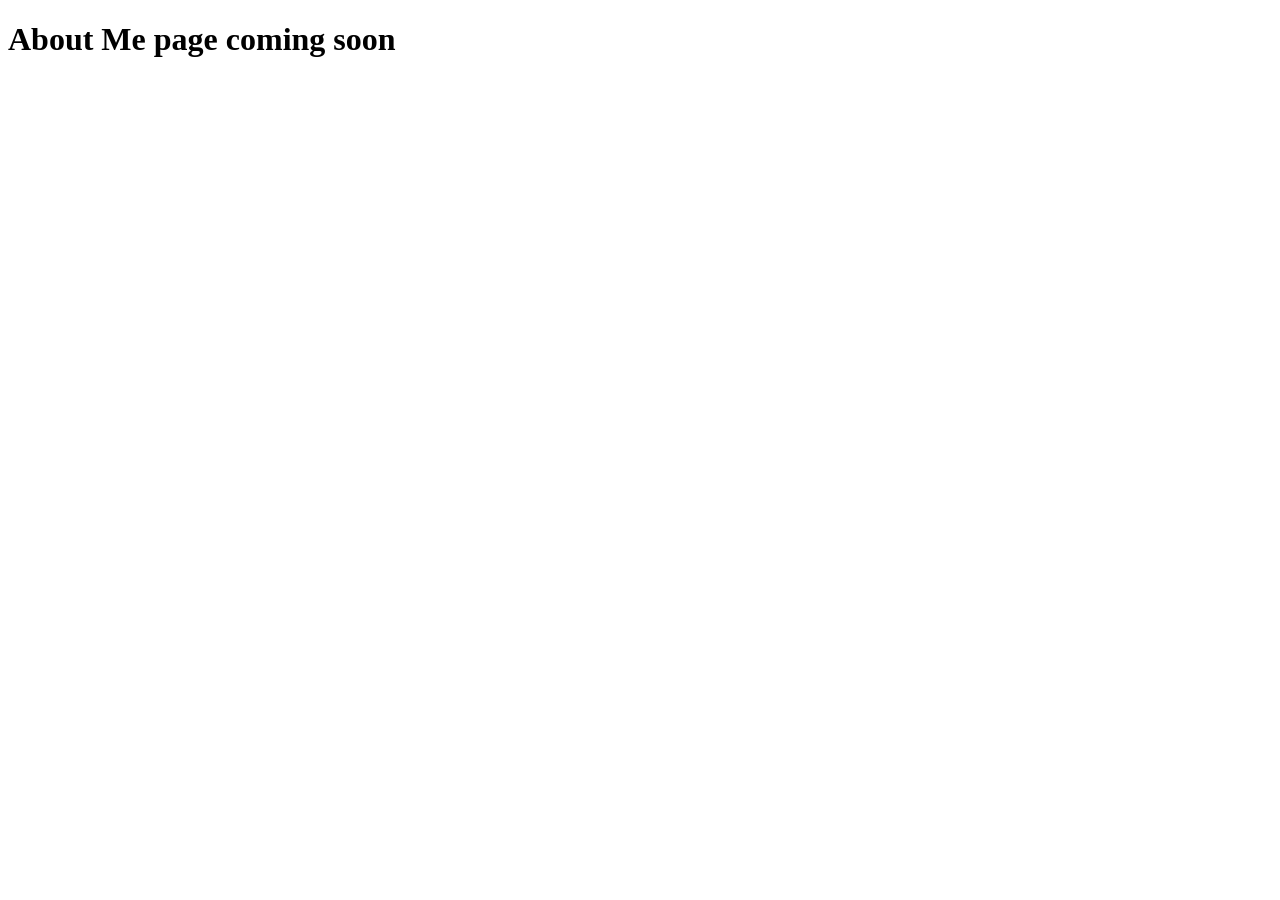
==== about.html @ 738cc0f6 "Add About Me page Adds her photo and story. Real info coming soon." ====
<!DOCTYPE html>
<html lang="en">
<head>
  <meta charset="UTF-8">
  <meta name="viewport" content="width=device-width, initial-scale=1">
  <meta name="robots" content="noindex">
  <title>About Me</title>
</head>
<body>
  <h1>About Me page coming soon</h1>
</body>
</html>
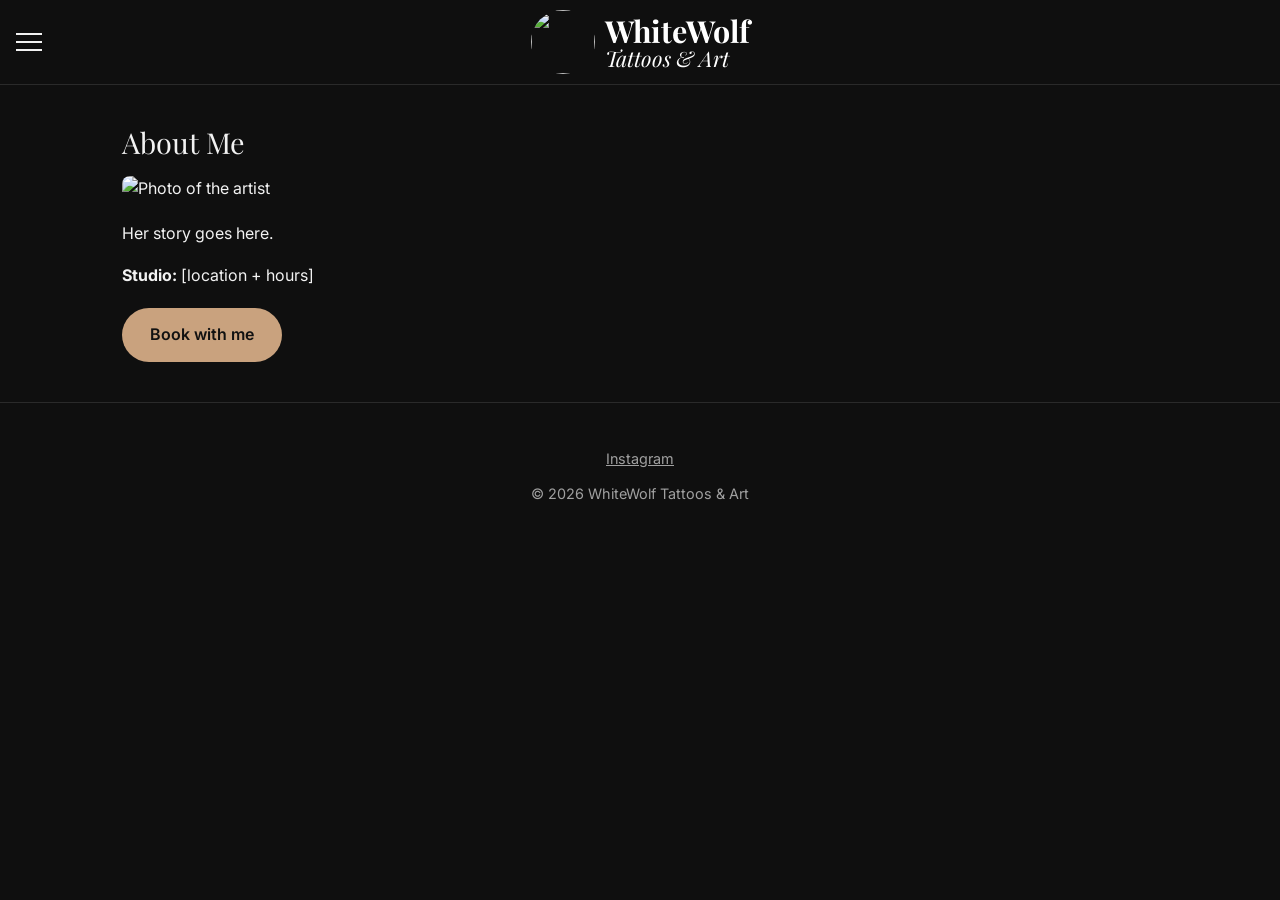
==== commit ccbd3b95: "Build About Me page Adds the logo top bar and spots for her photo, story, and studio info. Real info" ====
--- a/about.html
+++ b/about.html
@@ -3,10 +3,52 @@
 <head>
   <meta charset="UTF-8">
   <meta name="viewport" content="width=device-width, initial-scale=1">
+  <title>About | WhiteWolf Tattoos & Art</title>
   <meta name="robots" content="noindex">
-  <title>About Me</title>
+  <meta name="description" content="About the artist behind WhiteWolf Tattoos & Art.">
+  <link rel="stylesheet" href="css/style.css">
 </head>
 <body>
-  <h1>About Me page coming soon</h1>
+
+  <header class="site-header">
+    <button class="menu-btn" aria-label="Open menu" aria-expanded="false">
+      <span></span><span></span><span></span>
+    </button>
+    <a href="index.html" class="brand" aria-label="WhiteWolf Tattoos and Art, home">
+      <span class="brand-logo">
+        <img src="media/logo.png" alt="" width="52" height="52">
+      </span>
+      <span class="brand-text">
+        <span class="brand-name">WhiteWolf</span>
+        <span class="brand-tag">Tattoos &amp; Art</span>
+      </span>
+    </a>
+  </header>
+
+  <nav class="menu" id="menu" aria-label="Main menu">
+    <button class="menu-close" aria-label="Close menu">&times;</button>
+    <a href="index.html">Home</a>
+    <a href="portfolio.html">Tattoos</a>
+    <a href="art.html">Art</a>
+    <a href="pricing.html">Pricing</a>
+    <a href="about.html">About Me</a>
+  </nav>
+
+  <main>
+    <section>
+      <h2>About Me</h2>
+      <img src="https://picsum.photos/seed/me/800/1000" alt="Photo of the artist" style="border-radius:8px;margin-bottom:20px">
+      <p>Her story goes here.</p>
+      <p style="margin-top:16px"><strong>Studio:</strong> [location + hours]</p>
+      <a href="https://instagram.com/HANDLE" class="btn">Book with me</a>
+    </section>
+  </main>
+
+  <footer class="site-footer">
+    <a href="https://instagram.com/HANDLE">Instagram</a>
+    <p>&copy; 2026 WhiteWolf Tattoos &amp; Art</p>
+  </footer>
+
+  <script src="js/main.js"></script>
 </body>
 </html>
--- a/css/style.css
+++ b/css/style.css
@@ -0,0 +1,153 @@
+/* ===== FONTS ===== */
+@import url('https://fonts.googleapis.com/css2?family=Inter:wght@400;600&family=Playfair+Display:ital,wght@0,400;0,700;1,400&display=swap');
+
+/* ===== COLORS ===== */
+:root {
+  --bg: #0f0f0f;
+  --text: #f2f2f2;
+  --muted: #a0a0a0;
+  --accent: #c9a27e;
+  --line: #2a2a2a;
+  --font-head: 'Playfair Display', serif;
+  --font-body: 'Inter', system-ui, sans-serif;
+}
+
+/* ===== BASICS ===== */
+* { box-sizing: border-box; margin: 0; padding: 0; }
+body {
+  background: var(--bg);
+  color: var(--text);
+  font-family: var(--font-body);
+  font-size: 16px;
+  line-height: 1.6;
+}
+img, video { display: block; width: 100%; height: auto; }
+a { color: inherit; }
+h1, h2 { font-family: var(--font-head); font-weight: 400; line-height: 1.2; }
+h2 { font-size: 1.8rem; margin-bottom: 16px; }
+main { padding: 0 16px; }
+section { padding: 40px 0; }
+
+/* ===== TOP BAR: menu left, logo + name in the middle ===== */
+.site-header {
+  position: sticky; top: 0; z-index: 50;
+  display: grid;
+  grid-template-columns: 44px 1fr 44px;
+  align-items: center;
+  padding: 10px 16px;
+  background: var(--bg);
+  border-bottom: 1px solid var(--line);
+}
+.menu-btn {
+  width: 44px; height: 44px;
+  background: none; border: 0; cursor: pointer;
+  display: flex; flex-direction: column; justify-content: center; gap: 6px;
+}
+.menu-btn span { display: block; width: 26px; height: 2px; background: var(--text); }
+
+.brand {
+  display: flex; align-items: center; justify-content: center; gap: 10px;
+  text-decoration: none; color: #fff;
+}
+.brand-logo { flex: 0 0 auto; width: 52px; height: 52px; }
+.brand-logo img {
+  width: 100%; height: 100%;
+  object-fit: cover;
+  border-radius: 50%; /* cuts off the gray corners */
+}
+.brand-text { display: flex; flex-direction: column; text-align: left; line-height: 1.05; }
+.brand-name { font-family: var(--font-head); font-weight: 700; font-size: 1.45rem; }
+.brand-tag  { font-family: var(--font-head); font-style: italic; font-weight: 400; font-size: 1.05rem; }
+
+/* ===== POP-OUT MENU ===== */
+.menu {
+  position: fixed; inset: 0; z-index: 100;
+  background: var(--bg);
+  display: flex; flex-direction: column; justify-content: center; align-items: center; gap: 8px;
+  transform: translateX(-100%);
+  visibility: hidden;
+  transition: transform .3s ease, visibility .3s;
+}
+.menu.open { transform: translateX(0); visibility: visible; }
+.menu a { font-family: var(--font-head); font-size: 2rem; text-decoration: none; padding: 8px 16px; }
+.menu-close {
+  position: absolute; top: 10px; left: 16px;
+  width: 44px; height: 44px;
+  background: none; border: 0; color: var(--text);
+  font-size: 2rem; cursor: pointer;
+}
+
+/* ===== HOME: top section ===== */
+.hero { padding: 48px 0 24px; text-align: center; }
+.hero h1 { font-size: 2.2rem; margin-bottom: 12px; }
+.hero p { color: var(--muted); }
+.btn {
+  display: inline-block; margin-top: 20px;
+  padding: 14px 28px;
+  background: var(--accent); color: #111;
+  font-weight: 600; text-decoration: none;
+  border-radius: 999px;
+}
+
+/* ===== SWIPE CAROUSEL ===== */
+.carousel {
+  display: flex; gap: 12px;
+  overflow-x: auto;
+  scroll-snap-type: x mandatory;
+  margin: 0 -16px; padding: 0 16px;
+  scrollbar-width: none;
+}
+.carousel::-webkit-scrollbar { display: none; }
+.carousel img {
+  flex: 0 0 85%;
+  scroll-snap-align: center;
+  aspect-ratio: 4 / 5;
+  object-fit: cover;
+  border-radius: 8px;
+}
+
+/* ===== FAQ ===== */
+.faq details { border-bottom: 1px solid var(--line); padding: 16px 0; }
+.faq summary {
+  cursor: pointer; font-weight: 600; list-style: none;
+  display: flex; justify-content: space-between; gap: 16px;
+}
+.faq summary::-webkit-details-marker { display: none; }
+.faq summary::after { content: '+'; font-size: 1.4rem; line-height: 1; }
+.faq details[open] summary::after { content: '−'; }
+.faq details p { margin-top: 12px; color: var(--muted); }
+
+/* ===== PHOTO GRIDS (Art + Portfolio) ===== */
+.grid { display: grid; grid-template-columns: 1fr; gap: 12px; }
+.grid img, .grid video { border-radius: 8px; }
+
+/* ===== PRICING ===== */
+.price-card { border: 1px solid var(--line); border-radius: 8px; padding: 20px; margin-bottom: 12px; }
+.price-card h3 { font-family: var(--font-head); font-weight: 400; font-size: 1.3rem; }
+.price { font-size: 1.6rem; color: var(--accent); margin: 4px 0 8px; }
+
+/* ===== FOOTER ===== */
+.site-footer {
+  padding: 32px 16px; text-align: center;
+  color: var(--muted); font-size: .9rem;
+  border-top: 1px solid var(--line);
+}
+.site-footer a { display: inline-block; padding: 12px; }
+
+/* ===== TABLETS (768px and wider) ===== */
+@media (min-width: 768px) {
+  main { max-width: 1100px; margin: 0 auto; padding: 0 32px; }
+  .hero h1 { font-size: 3rem; }
+  .carousel { margin: 0; padding: 0; }
+  .carousel img { flex-basis: 45%; }
+  .grid { grid-template-columns: repeat(2, 1fr); }
+  .brand-logo { width: 64px; height: 64px; }
+  .brand-name { font-size: 1.9rem; }
+  .brand-tag  { font-size: 1.35rem; }
+}
+
+/* ===== COMPUTERS (1100px and wider) ===== */
+@media (min-width: 1100px) {
+  .carousel img { flex-basis: 32%; }
+  .grid { grid-template-columns: repeat(3, 1fr); }
+}
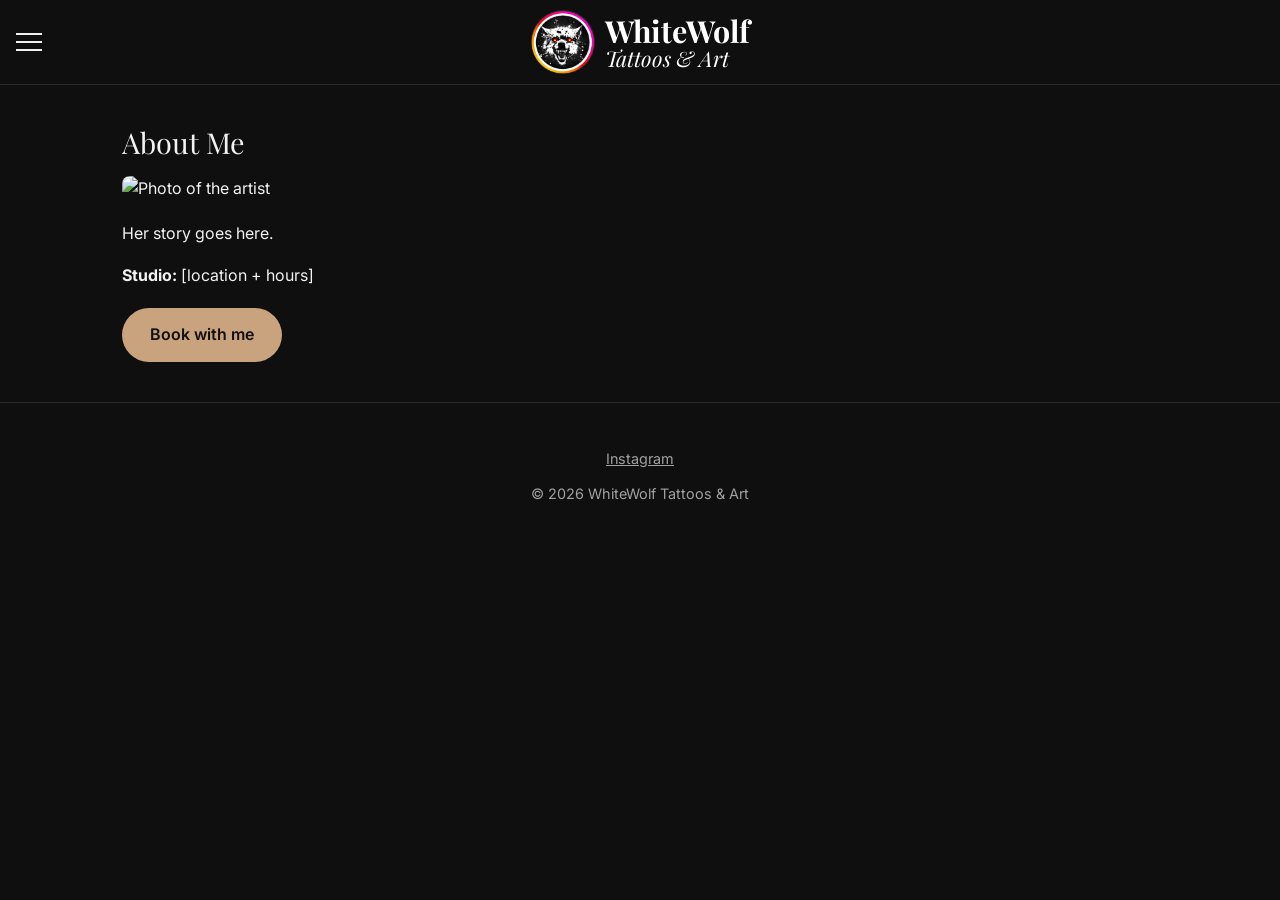
==== commit c7ac8341: "Update logo image source in about.html" ====
--- a/about.html
+++ b/about.html
@@ -16,7 +16,7 @@
     </button>
     <a href="index.html" class="brand" aria-label="WhiteWolf Tattoos and Art, home">
       <span class="brand-logo">
-        <img src="media/logo.png" alt="" width="52" height="52">
+        <img src="media/Logo1.png" alt="" width="52" height="52">
       </span>
       <span class="brand-text">
         <span class="brand-name">WhiteWolf</span>
@@ -40,12 +40,12 @@
       <img src="https://picsum.photos/seed/me/800/1000" alt="Photo of the artist" style="border-radius:8px;margin-bottom:20px">
       <p>Her story goes here.</p>
       <p style="margin-top:16px"><strong>Studio:</strong> [location + hours]</p>
-      <a href="https://instagram.com/HANDLE" class="btn">Book with me</a>
+      <a href="https://instagram.com/whitewolf.the.artist" class="btn">Book with me</a>
     </section>
   </main>
 
   <footer class="site-footer">
-    <a href="https://instagram.com/HANDLE">Instagram</a>
+    <a href="https://instagram.com/whitewolf.the.artist">Instagram</a>
     <p>&copy; 2026 WhiteWolf Tattoos &amp; Art</p>
   </footer>
 
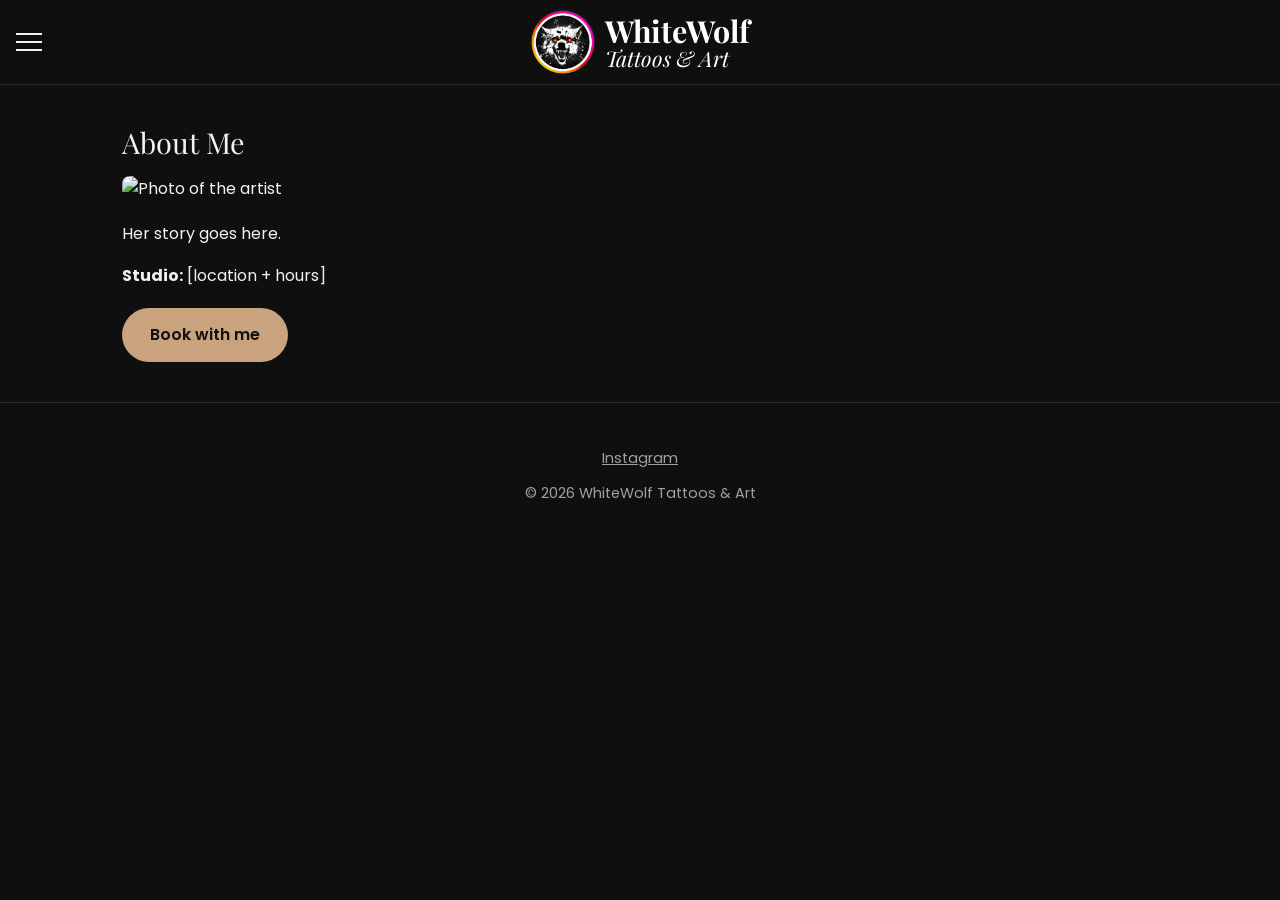
==== commit 636a32d4: "Add Cover-Ups to menu" ====
--- a/about.html
+++ b/about.html
@@ -29,6 +29,7 @@
     <button class="menu-close" aria-label="Close menu">&times;</button>
     <a href="index.html">Home</a>
     <a href="portfolio.html">Tattoos</a>
+    <a href="coverups.html">Cover-Ups</a>
     <a href="art.html">Art</a>
     <a href="pricing.html">Pricing</a>
     <a href="about.html">About Me</a>
--- a/css/style.css
+++ b/css/style.css
@@ -1,5 +1,5 @@
 /* ===== FONTS ===== */
-@import url('https://fonts.googleapis.com/css2?family=Inter:wght@400;600&family=Playfair+Display:ital,wght@0,400;0,700;1,400&display=swap');
+ @import url('https://fonts.googleapis.com/css2?family=Poppins:wght@400;500;600;700&family=Playfair+Display:ital,wght@0,400;0,600;0,700;1,400&display=swap');
 
 /* ===== COLORS ===== */
 :root {
@@ -9,7 +9,7 @@
   --accent: #c9a27e;
   --line: #2a2a2a;
   --font-head: 'Playfair Display', serif;
-  --font-body: 'Inter', system-ui, sans-serif;
+  --font-body: 'Poppins', system-ui, sans-serif;
 }
 
 /* ===== BASICS ===== */
@@ -151,3 +151,300 @@
   .carousel img { flex-basis: 32%; }
   .grid { grid-template-columns: repeat(3, 1fr); }
 }
+
+
+/* ===== GOLD ROTATING HEADLINE ===== */
+:root { --gold: #d4af37; }
+
+.rotator {
+  display: grid;          /* stacks all headlines in the same spot */
+  color: var(--gold);
+  overflow: hidden;
+}
+.rotator span {
+  grid-area: 1 / 1;
+  opacity: 0;
+  transform: translateX(-40px);   /* waits on the left */
+  transition: opacity .6s ease, transform .6s ease;
+}
+.rotator span.is-active {
+  opacity: 1;
+  transform: translateX(0);       /* in the middle, showing */
+}
+.rotator span.is-leaving {
+  opacity: 0;
+  transform: translateX(40px);    /* slides out to the right */
+}
+
+/* for people who turn off motion on their phone: just fade, no sliding */
+@media (prefers-reduced-motion: reduce) {
+  .rotator span,
+  .rotator span.is-active,
+  .rotator span.is-leaving { transform: none; }
+}
+
+
+/* ===== ART GALLERY ===== */
+.page-sub { color: var(--muted); margin: -8px 0 24px; }
+
+.gallery {
+  display: grid;
+  grid-template-columns: repeat(2, 1fr);   /* phone: 2 per row */
+  gap: 6px;
+  margin: 0 -10px;                         /* a little wider on phones */
+}
+.gallery button {
+  padding: 0; border: 0; cursor: zoom-in;
+  background: #1a1a1a;                     /* dark box while the picture loads */
+  aspect-ratio: 1 / 1;                     /* square */
+  overflow: hidden;
+  border-radius: 4px;
+}
+.gallery img {
+  width: 100%; height: 100%;
+  object-fit: cover;
+  transition: transform .3s ease;
+}
+@media (hover: hover) {
+  .gallery button:hover img { transform: scale(1.04); }   /* little zoom on computers */
+}
+@media (min-width: 768px) {
+  .gallery { grid-template-columns: repeat(3, 1fr); gap: 10px; margin: 0; }   /* tablet: 3 */
+}
+@media (min-width: 1100px) {
+  .gallery { grid-template-columns: repeat(4, 1fr); }                         /* computer: 4 */
+}
+
+/* ===== TAP TO SEE BIG ===== */
+.lightbox {
+  border: 0; padding: 0; margin: 0;
+  width: 100vw; height: 100dvh;
+  max-width: none; max-height: none;
+  background: rgba(0, 0, 0, .95);
+  color: #fff;
+}
+.lightbox::backdrop { background: rgba(0, 0, 0, .95); }
+.lightbox[open] { display: flex; align-items: center; justify-content: center; }
+.lightbox img {
+  width: auto; height: auto;
+  max-width: 100%; max-height: 100%;
+  object-fit: contain;                     /* shows the WHOLE art, no crop */
+}
+.lb-btn {
+  position: absolute;
+  width: 48px; height: 48px;
+  border: 0; border-radius: 50%;
+  background: rgba(255, 255, 255, .12);
+  color: #fff; font-size: 1.6rem; cursor: pointer;
+  display: flex; align-items: center; justify-content: center;
+}
+.lb-close { top: 12px; right: 12px; }
+.lb-prev  { left: 12px;  top: 50%; transform: translateY(-50%); }
+.lb-next  { right: 12px; top: 50%; transform: translateY(-50%); }
+.lb-count {
+  position: absolute; bottom: 16px; left: 0; right: 0;
+  text-align: center; color: var(--muted); font-size: .9rem;
+}
+
+
+/* ===== REVIEWS CAROUSEL ===== */
+.review-track {
+  position: relative;
+  display: flex; gap: 12px;
+  overflow-x: auto;
+  scroll-snap-type: x mandatory;
+  margin: 0 -16px; padding: 0 16px;
+  scrollbar-width: none;
+}
+.review-track::-webkit-scrollbar { display: none; }
+.review-track img {
+  flex: 0 0 85%;
+  width: 85%;
+  aspect-ratio: 4 / 5;
+  object-fit: contain;          /* shows the WHOLE review, no cutting off */
+  background: #1a1a1a;
+  border-radius: 8px;
+  scroll-snap-align: center;
+}
+.review-dots {
+  display: flex; justify-content: center; gap: 4px;
+  margin-top: 12px;
+}
+.review-dots button {
+  width: 24px; height: 24px;      /* big enough to tap */
+  padding: 0; border: 0; background: none; cursor: pointer;
+  display: flex; align-items: center; justify-content: center;
+}
+.review-dots button::after {
+  content: '';
+  width: 8px; height: 8px; border-radius: 50%;
+  background: var(--line);
+  transition: background .3s, transform .3s;
+}
+.review-dots button.is-active::after {
+  background: var(--gold);
+  transform: scale(1.3);
+}
+@media (min-width: 768px) {
+  .review-track { margin: 0; padding: 0; }
+  .review-track img { flex-basis: 45%; width: 45%; }
+}
+@media (min-width: 1100px) {
+  .review-track img { flex-basis: 32%; width: 32%; }
+}
+
+
+/* ===== HOME: top carousel + still photo ===== */
+.top-carousel { padding-top: 16px; padding-bottom: 8px; }
+.feature-photo { padding: 24px 0; }
+.feature-photo img { border-radius: 8px; }
+@media (min-width: 768px) {
+  .feature-photo img { max-width: 700px; margin: 0 auto; }
+}
+
+
+/* ===== CAROUSEL ARROWS ===== */
+.carousel-wrap { position: relative; }
+.car-btn {
+  position: absolute; top: 50%; transform: translateY(-50%);
+  z-index: 2;
+  width: 44px; height: 44px;          /* big enough to tap */
+  padding: 10px; border: 0; border-radius: 50%;
+  background: none;                  /* no circle behind the arrows */
+  cursor: pointer;
+  display: flex; align-items: center; justify-content: center;
+}
+.car-btn img { width: 24px; height: 24px; object-fit: contain; }
+.car-prev { left: 6px; }
+.car-next { right: 6px; }
+
+
+/* ===== BOTTOM CAROUSEL: show the WHOLE photo (no cropping) ===== */
+.carousel-fit { align-items: center; }
+.carousel-fit img {
+  flex: 0 0 100%;
+  width: 100%;
+  height: auto;
+  aspect-ratio: auto;      /* use the photo's real shape */
+  object-fit: contain;     /* never cut anything off */
+}
+@media (min-width: 768px) {
+  .carousel-fit img { flex-basis: 70%; width: 70%; }   /* tablet */
+}
+@media (min-width: 1100px) {
+  .carousel-fit img { flex-basis: 50%; width: 50%; }   /* computer */
+}
+
+
+/* ===== STOP THE PAGE FROM MOVING SIDEWAYS ON PHONES ===== */
+html, body {
+  overflow-x: clip;     /* trims anything poking past the edge */
+  max-width: 100%;
+}
+main { overflow-x: clip; }
+
+
+/* ===== BIGGER, BOLDER "YOU IMAGINE / I CREATE" ===== */
+.hero .rotator {
+  font-size: 3rem;       /* phone size (was 2.2rem) */
+  font-weight: 700;      /* bold */
+  line-height: 1.1;
+}
+@media (min-width: 768px) {
+  .hero .rotator { font-size: 4.5rem; }   /* bigger on tablets and computers */
+}
+
+
+/* bold words in the Fresh vs Healed text stand out in white */
+.hero-body strong { color: var(--text); font-weight: 700; }
+
+
+/* ===== "FRESH VS. HEALED" HEADLINE + TEXT ===== */
+.hero-sub {
+  font-family: var(--font-body);   /* Poppins */
+  color: var(--text);              /* white */
+  font-size: 1.5rem;               /* smaller than the big headline */
+  font-weight: 600;
+  margin: 24px 0 12px;
+  text-align: center;
+}
+.hero-body {
+  font-family: var(--font-body);   /* Poppins */
+  max-width: 34em;                 /* keeps lines easy to read */
+  margin: 12px auto 0;
+  text-align: left;                /* body text lines up on the left */
+}
+@media (min-width: 768px) {
+  .hero-sub { font-size: 2rem; }
+}
+
+
+/* ===== LESS SPACE between the body text and the first carousel ===== */
+.hero { padding-bottom: 8px; }           /* was 24px */
+.top-carousel { padding-top: 8px; }      /* was 16px */
+
+
+/* ===== FAQ: easy-to-read charcoal card ===== */
+.faq {
+  background: #171717;          /* soft charcoal, not pure black */
+  border-radius: 12px;
+  padding: 32px 20px;
+  margin: 24px 0;
+}
+.faq summary {
+  color: #f0f0f0;               /* soft white questions */
+  font-size: 1.05rem;
+  line-height: 1.5;
+}
+.faq summary::after { color: var(--gold); }   /* gold + and − signs */
+.faq details { border-bottom-color: #2c2c2c; }
+.faq details p {
+  color: #c9c9c9;               /* light gray answers, easy to read */
+  font-size: 1rem;
+  line-height: 1.7;             /* more space between lines */
+}
+@media (min-width: 768px) {
+  .faq { padding: 48px 40px; }
+}
+
+
+
+/* ===== FAQ HEADLINE: 2 clean lines, centered ===== */
+.faq-title {
+  text-align: center;
+  line-height: 1.15;
+  margin-bottom: 12px;
+}
+.faq-title span { display: block; }            /* each part on its own line */
+.faq-title-gold { color: var(--gold); font-weight: 700; }
+.faq-sub {
+  text-align: center;
+  color: var(--muted);
+  margin-bottom: 28px;
+}
+
+
+/* ===== TALK ABOUT YOUR IDEA ===== */
+.cta { text-align: center; padding: 40px 0; }
+.cta-btn {
+  font-size: 1.1rem;
+  padding: 16px 28px;
+  margin-top: 8px;
+  background: var(--gold);           /* gold to match the brand */
+  box-shadow: 0 6px 20px rgba(212, 175, 55, .25);
+}
+.cta-alt-q {
+  font-family: var(--font-body);
+  color: var(--muted);
+  margin: 40px 0 12px;
+}
+.ig-card {
+  display: inline-flex; flex-direction: column; align-items: center; gap: 6px;
+  padding: 16px 24px;
+  border: 1px solid var(--line);
+  border-radius: 12px;
+  text-decoration: none;
+}
+.ig-card img { width: 48px; height: 48px; object-fit: contain; }
+.ig-handle { font-weight: 600; color: var(--text); font-size: 1.1rem; }
+.ig-note { color: var(--muted); font-size: .9rem; }
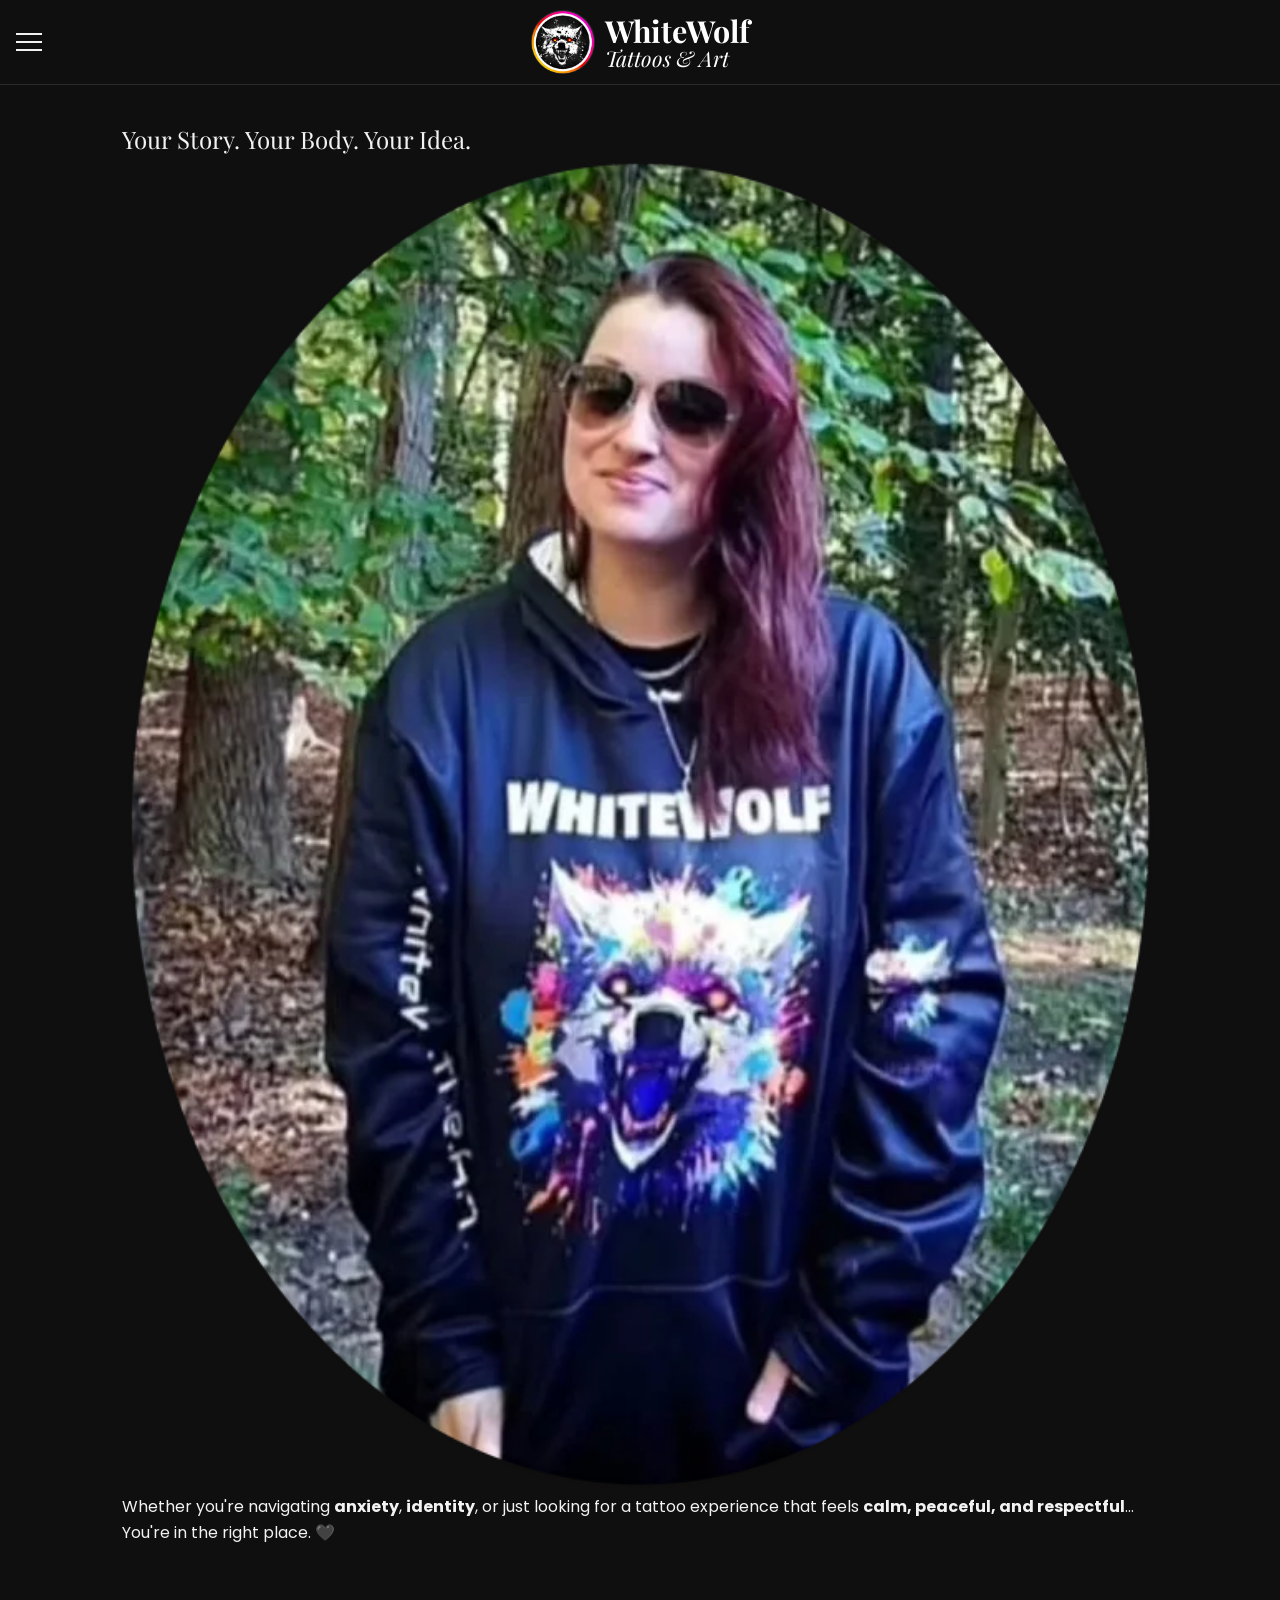
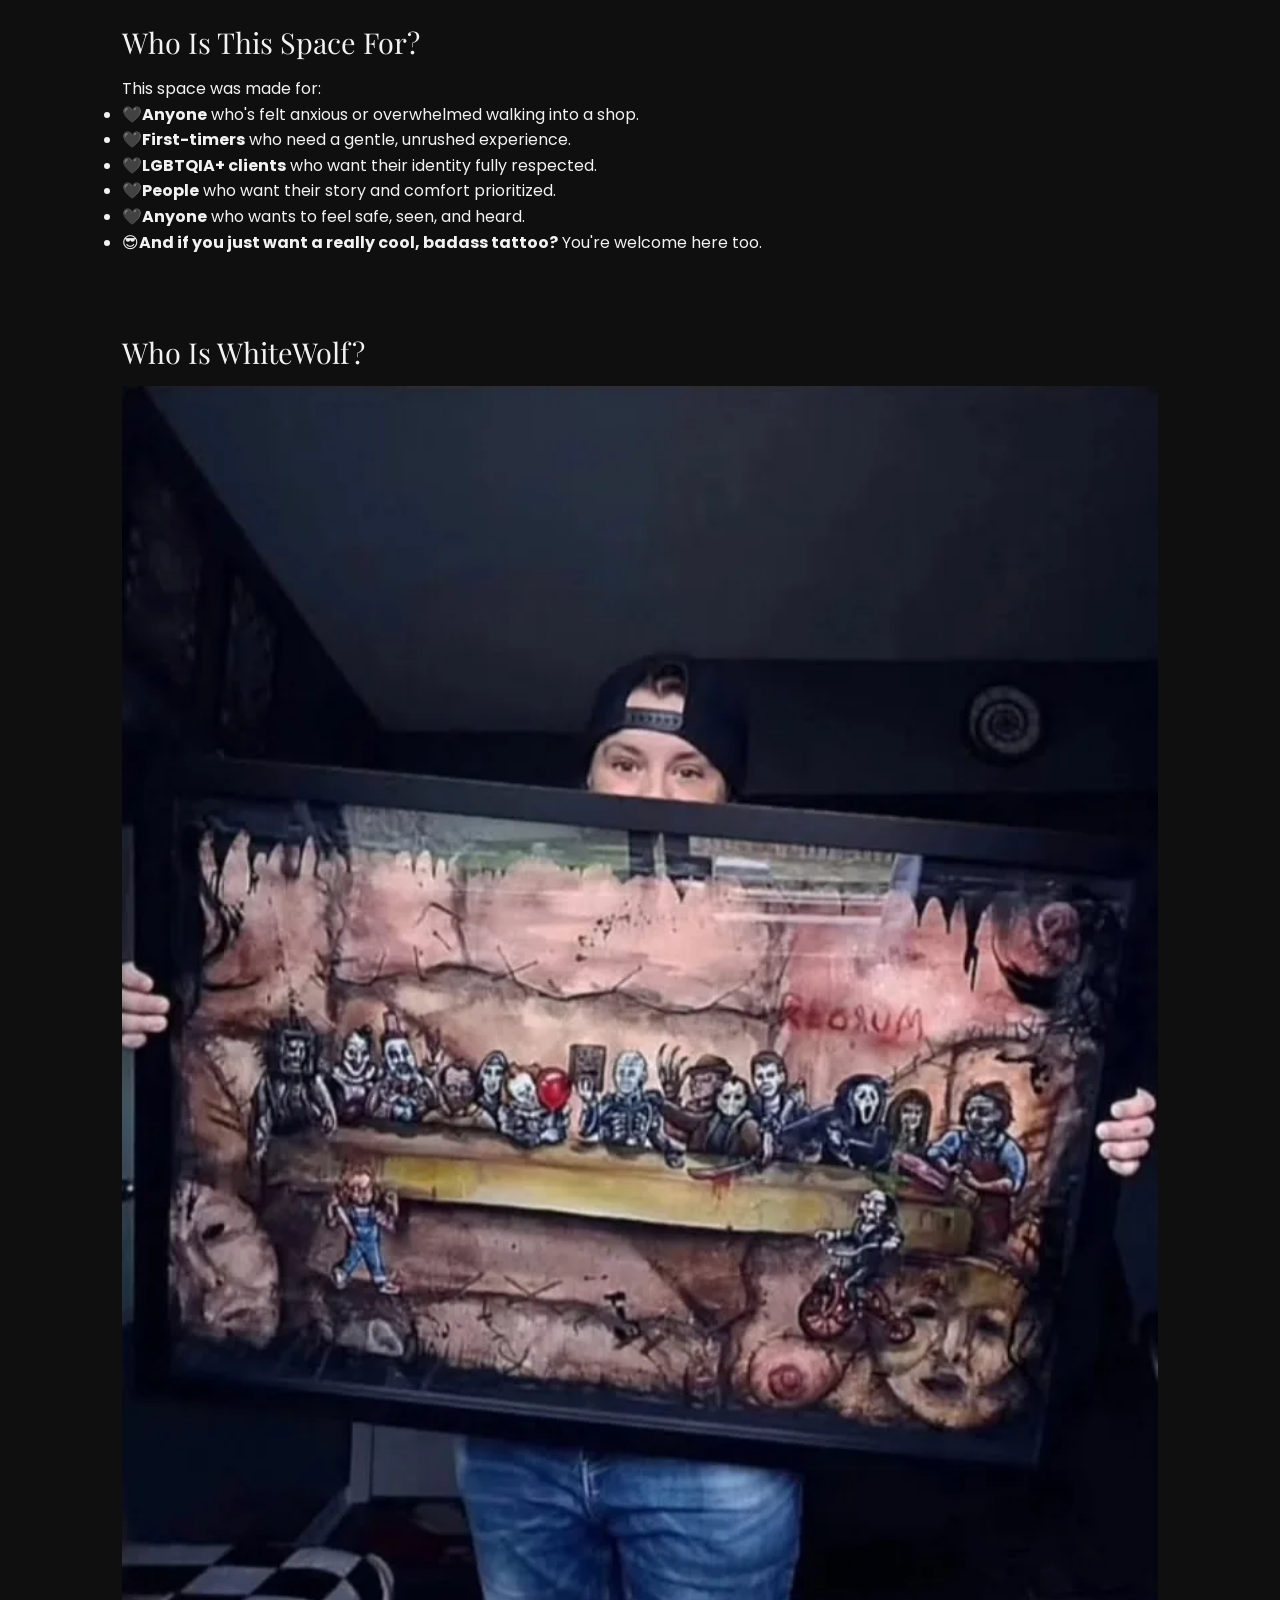
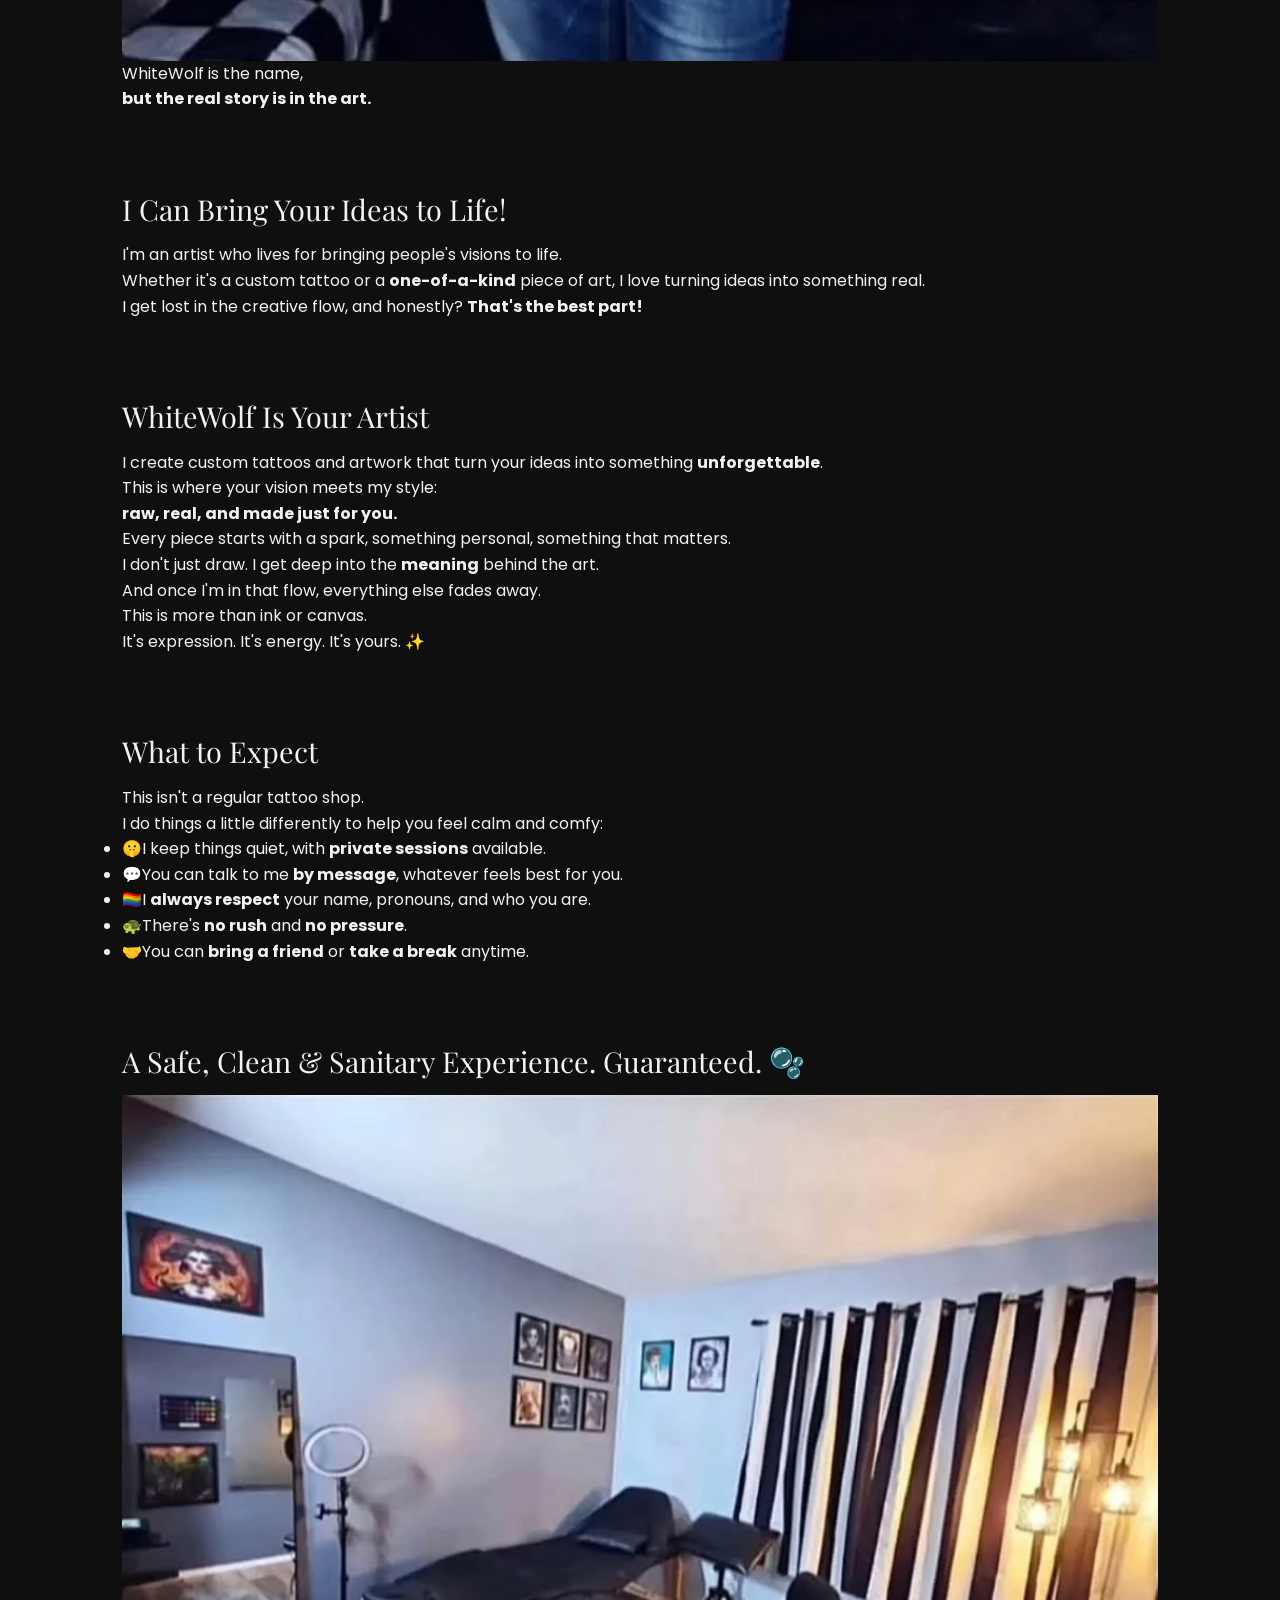
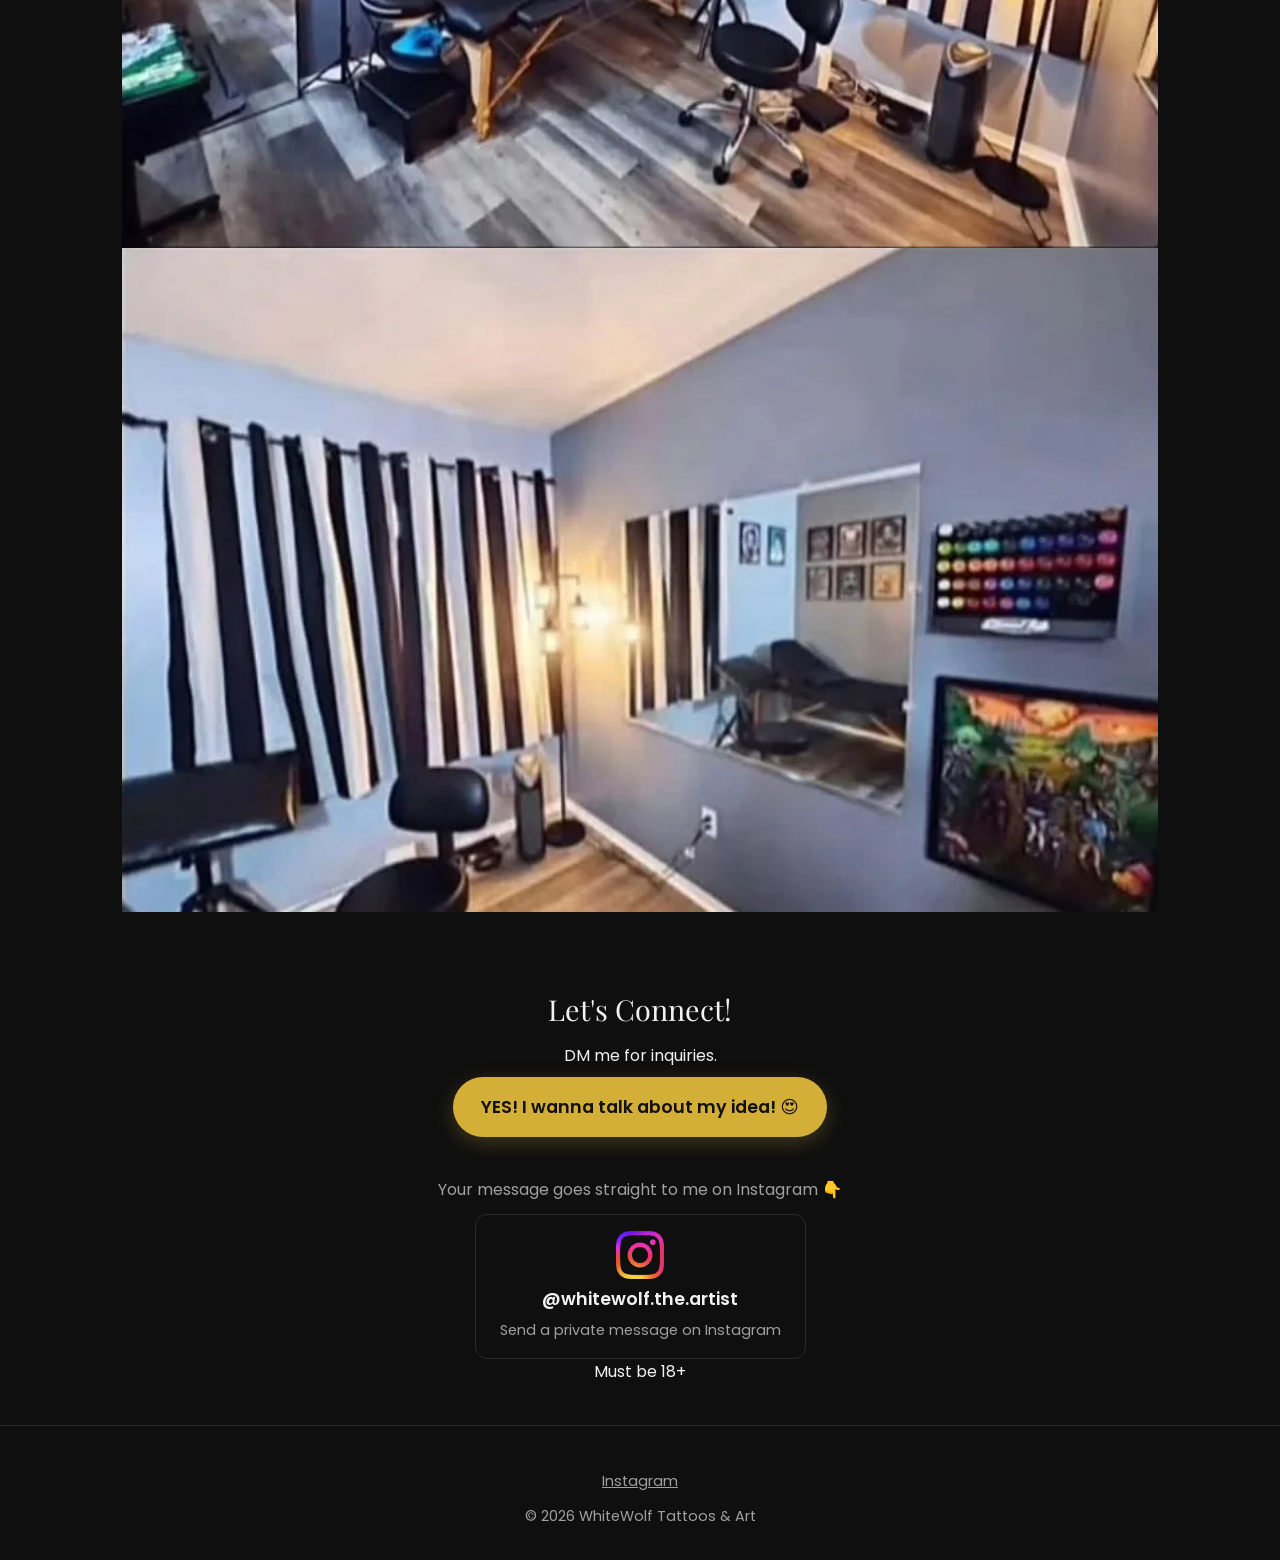
==== commit 4bd7b643: "Build About Me page" ====
--- a/about.html
+++ b/about.html
@@ -3,9 +3,9 @@
 <head>
   <meta charset="UTF-8">
   <meta name="viewport" content="width=device-width, initial-scale=1">
-  <title>About | WhiteWolf Tattoos & Art</title>
+  <title>About Me | WhiteWolf Tattoos & Art</title>
   <meta name="robots" content="noindex">
-  <meta name="description" content="About the artist behind WhiteWolf Tattoos & Art.">
+  <meta name="description" content="Meet WhiteWolf: custom tattoos and art in a calm, safe, and respectful space.">
   <link rel="stylesheet" href="css/style.css">
 </head>
 <body>
@@ -29,6 +29,7 @@
     <button class="menu-close" aria-label="Close menu">&times;</button>
     <a href="index.html">Home</a>
     <a href="portfolio.html">Tattoos</a>
+    <a href="fresh-vs-healed.html">Fresh Vs. Healed</a>
     <a href="coverups.html">Cover-Ups</a>
     <a href="art.html">Art</a>
     <a href="pricing.html">Pricing</a>
@@ -36,13 +37,96 @@
   </nav>
 
   <main>
-    <section>
-      <h2>About Me</h2>
-      <img src="https://picsum.photos/seed/me/800/1000" alt="Photo of the artist" style="border-radius:8px;margin-bottom:20px">
-      <p>Her story goes here.</p>
-      <p style="margin-top:16px"><strong>Studio:</strong> [location + hours]</p>
-      <a href="https://instagram.com/whitewolf.the.artist" class="btn">Book with me</a>
+
+    <!-- 🟡 1. THE HOOK -->
+    <section class="ab-section">
+      <h1 class="ab-hook-title">
+        <span>Your Story.</span>
+        <span>Your Body.</span>
+        <span>Your Idea.</span>
+      </h1>
+      <img class="ab-oval" src="media/about/about-01.webp" alt="WhiteWolf, the artist, smiling in a WhiteWolf hoodie" width="626" height="810" fetchpriority="high">
+      <p class="ab-text">Whether you're navigating <strong>anxiety</strong>, <strong>identity</strong>, or just looking for a tattoo experience that feels <strong>calm, peaceful, and respectful</strong>…</p>
+      <p class="ab-land">You're in the right place. 🖤</p>
     </section>
+
+    <!-- 🟡 2. WHO IS THIS SPACE FOR? -->
+    <section class="ab-card">
+      <h2 class="ab-title">Who Is This Space For?</h2>
+      <p class="ab-intro">This space was made for:</p>
+      <ul class="ab-list">
+        <li><span class="ab-icon">🖤</span><span><strong>Anyone</strong> who's felt anxious or overwhelmed walking into a shop.</span></li>
+        <li><span class="ab-icon">🖤</span><span><strong>First-timers</strong> who need a gentle, unrushed experience.</span></li>
+        <li><span class="ab-icon">🖤</span><span><strong>LGBTQIA+ clients</strong> who want their identity fully respected.</span></li>
+        <li><span class="ab-icon">🖤</span><span><strong>People</strong> who want their story and comfort prioritized.</span></li>
+        <li><span class="ab-icon">🖤</span><span><strong>Anyone</strong> who wants to feel safe, seen, and heard.</span></li>
+        <li><span class="ab-icon">😎</span><span><strong>And if you just want a really cool, badass tattoo?</strong> You're welcome here too.</span></li>
+      </ul>
+    </section>
+
+    <!-- 🟡 3. WHO IS WHITEWOLF? -->
+    <section class="ab-section">
+      <h2 class="ab-title">Who Is WhiteWolf?</h2>
+      <img class="ab-photo" src="media/about/about-02.webp" alt="WhiteWolf holding a large horror-themed painting she created" width="772" height="950" loading="lazy">
+      <p class="ab-text">WhiteWolf is the name,<br><strong>but the real story is in the art.</strong></p>
+    </section>
+
+    <!-- 🟡 4. I CAN BRING YOUR IDEAS TO LIFE -->
+    <section class="ab-section">
+      <h2 class="ab-title">I Can Bring Your Ideas to Life!</h2>
+      <p class="ab-text">I'm an artist who lives for bringing people's visions to life.</p>
+      <p class="ab-text">Whether it's a custom tattoo or a <strong>one-of-a-kind</strong> piece of art, I love turning ideas into something real.</p>
+      <p class="ab-text">I get lost in the creative flow, and honestly? <strong>That's the best part!</strong></p>
+    </section>
+
+    <!-- 🟡 5. WHITEWOLF IS YOUR ARTIST -->
+    <section class="ab-section">
+      <h2 class="ab-title">WhiteWolf Is Your Artist</h2>
+      <p class="ab-text">I create custom tattoos and artwork that turn your ideas into something <strong>unforgettable</strong>.</p>
+      <p class="ab-text">This is where your vision meets my style:<br><strong>raw, real, and made just for you.</strong></p>
+      <p class="ab-text">Every piece starts with a spark, something personal, something that matters.</p>
+      <p class="ab-text">I don't just draw. I get deep into the <strong>meaning</strong> behind the art.</p>
+      <p class="ab-text">And once I'm in that flow, everything else fades away.</p>
+      <p class="ab-land">This is more than ink or canvas.<br>It's expression. It's energy. It's yours. ✨</p>
+    </section>
+
+    <!-- 🟡 6. WHAT TO EXPECT -->
+    <section class="ab-card">
+      <h2 class="ab-title">What to Expect</h2>
+      <p class="ab-intro">This isn't a regular tattoo shop.<br>I do things a little differently to help you feel calm and comfy:</p>
+      <ul class="ab-list">
+        <li><span class="ab-icon">🤫</span><span>I keep things quiet, with <strong>private sessions</strong> available.</span></li>
+        <li><span class="ab-icon">💬</span><span>You can talk to me <strong>by message</strong>, whatever feels best for you.</span></li>
+        <li><span class="ab-icon">🏳️‍🌈</span><span>I <strong>always respect</strong> your name, pronouns, and who you are.</span></li>
+        <li><span class="ab-icon">🐢</span><span>There's <strong>no rush</strong> and <strong>no pressure</strong>.</span></li>
+        <li><span class="ab-icon">🤝</span><span>You can <strong>bring a friend</strong> or <strong>take a break</strong> anytime.</span></li>
+      </ul>
+    </section>
+
+    <!-- 🟡 7. SAFE, CLEAN & SANITARY -->
+    <section class="ab-section">
+      <h2 class="ab-title">A Safe, Clean &amp; Sanitary Experience. Guaranteed. 🫧</h2>
+      <div class="ab-photos">
+        <img class="ab-photo" src="media/about/about-03.webp" alt="WhiteWolf's clean, cozy private tattoo studio with a tattoo bed and chair" width="984" height="716" loading="lazy">
+        <img class="ab-photo" src="media/about/about-04.webp" alt="Another view of the studio with a mirror, ink wall, and artwork" width="774" height="496" loading="lazy">
+      </div>
+    </section>
+
+    <!-- 🟡 8. LET'S CONNECT -->
+    <section class="cta">
+      <h2 class="ab-title">Let's Connect!</h2>
+      <p class="ab-text">DM me for inquiries.</p>
+      <a href="https://ig.me/m/whitewolf.the.artist" class="btn cta-btn">YES! I wanna talk about my idea! 😍</a>
+
+      <p class="cta-alt-q">Your message goes straight to me on Instagram 👇</p>
+      <a class="ig-card" href="https://ig.me/m/whitewolf.the.artist">
+        <img src="media/icons/instagram.png" alt="" width="48" height="48">
+        <span class="ig-handle">@whitewolf.the.artist</span>
+        <span class="ig-note">Send a private message on Instagram</span>
+      </a>
+      <p class="ab-age">Must be 18+</p>
+    </section>
+
   </main>
 
   <footer class="site-footer">
--- a/css/style.css
+++ b/css/style.css
@@ -448,3 +448,156 @@
 .ig-card img { width: 48px; height: 48px; object-fit: contain; }
 .ig-handle { font-weight: 600; color: var(--text); font-size: 1.1rem; }
 .ig-note { color: var(--muted); font-size: .9rem; }
+
+
+/* ===== CLICKABLE PHOTOS IN CAROUSELS ===== */
+.carousel > a {
+  flex: 0 0 85%;
+  scroll-snap-align: center;
+  display: block;
+}
+.carousel > a img { width: 100%; }
+.carousel-fit > a { flex-basis: 100%; }
+@media (min-width: 768px) {
+  .carousel-fit > a { flex-basis: 70%; }
+}
+@media (min-width: 1100px) {
+  .carousel-fit > a { flex-basis: 50%; }
+}
+
+
+
+/* ===== TRAILER CLOSER TO THE MAIN HEADLINE ===== */
+.hero { padding-bottom: 0; }        /* was 8px */
+.hero h1 { margin-bottom: 4px; }    /* was 12px */
+.trailer { padding-top: 0; }        /* was 8px */
+
+
+
+/* ===== SHORTER VIDEO ON PHONES (so the next part peeks out) ===== */
+.trailer-video {
+  width: auto;
+  max-width: 100%;
+  max-height: 58vh;          /* smaller number = shorter video */
+  margin: 0 auto;
+}
+
+/* ===== UNDER THE TRAILER ===== */
+.hero-cta {
+  text-align: center;
+  padding: 16px 0 32px;
+}
+.hero-cta-line {
+  font-size: 1.15rem;
+  line-height: 1.4;
+  color: var(--text);
+}
+.hero-cta-place {
+  color: var(--muted);
+  margin: 4px 0 16px;
+}
+.hero-cta-reviews {
+  display: block;
+  margin-top: 16px;
+  padding: 8px;              /* bigger tap area */
+  color: var(--gold);
+  text-decoration: none;
+  font-weight: 600;
+}
+
+/* smooth glide when tapping "See what clients are saying" */
+/* and stop just under the sticky top bar so the headline isn't covered */
+html {
+  scroll-behavior: smooth;
+  scroll-padding-top: 75px;
+}
+
+
+/* ===== FRESH VS. HEALED PAGE ===== */
+.fvh-title { color: var(--gold); }         /* gold headline */
+.fvh-intro { padding-bottom: 8px; }        /* carousel closer to the text (was 40px) */
+
+
+
+/* ===== COVER-UPS PAGE: easier to read ===== */
+.cu-title { color: var(--gold); }                 /* gold title */
+.cu-body { color: #d9d9d9; }                      /* soft light gray, less glow */
+
+/* 3 steps in little cards with gold numbers */
+.cu-steps {
+  list-style: none;
+  padding: 0;
+  margin: 12px 0 0;
+  display: grid;
+  gap: 10px;
+}
+.cu-steps li {
+  display: flex;
+  align-items: center;
+  gap: 14px;
+  background: #171717;                            /* charcoal card, like the FAQ */
+  border-radius: 12px;
+  padding: 14px 16px;
+  color: #d9d9d9;
+  font-family: var(--font-body);
+  line-height: 1.5;
+}
+.cu-num {
+  flex: 0 0 32px;
+  width: 32px; height: 32px;
+  border-radius: 50%;
+  background: var(--gold);
+  color: #111;
+  font-weight: 700;
+  display: flex; align-items: center; justify-content: center;
+}
+
+/* honest note callout */
+.cu-note {
+  margin-top: 16px;
+  padding: 12px 16px;
+  border-left: 3px solid var(--gold);
+  border-radius: 0 8px 8px 0;
+  background: rgba(212, 175, 55, .07);            /* a whisper of gold */
+  color: #c9c9c9;
+  font-family: var(--font-body);
+  line-height: 1.6;
+}
+.cu-note strong { color: var(--text); }
+
+
+
+/* ===== COVER-UPS INTRO ===== */
+.cu-sub strong { color: var(--text); font-weight: 700; }   /* white bold question */
+.cu-nojudge {
+  font-family: var(--font-body);
+  color: #d9d9d9;
+  margin: -8px 0 8px;
+}
+
+
+/* ===== FAQ: "See all questions" button ===== */
+.faq-more {
+  display: block;
+  margin: 24px auto 0;
+  min-height: 44px;                 /* easy to tap */
+  padding: 12px 22px;
+  background: none;
+  border: 1px solid var(--gold);
+  border-radius: 999px;
+  color: var(--gold);
+  font-family: var(--font-body);
+  font-size: 1rem;
+  font-weight: 600;
+  cursor: pointer;
+}
+
+/* ===== FAQ: spotlight (dim until it reaches the middle) ===== */
+.faq-spotlight summary {
+  opacity: .4;                      /* dim */
+  transition: opacity .3s ease;     /* quick, smooth fade */
+}
+.faq-spotlight details.is-lit summary,
+.faq-spotlight details[open] summary {
+  opacity: 1;                       /* bright */
+}
